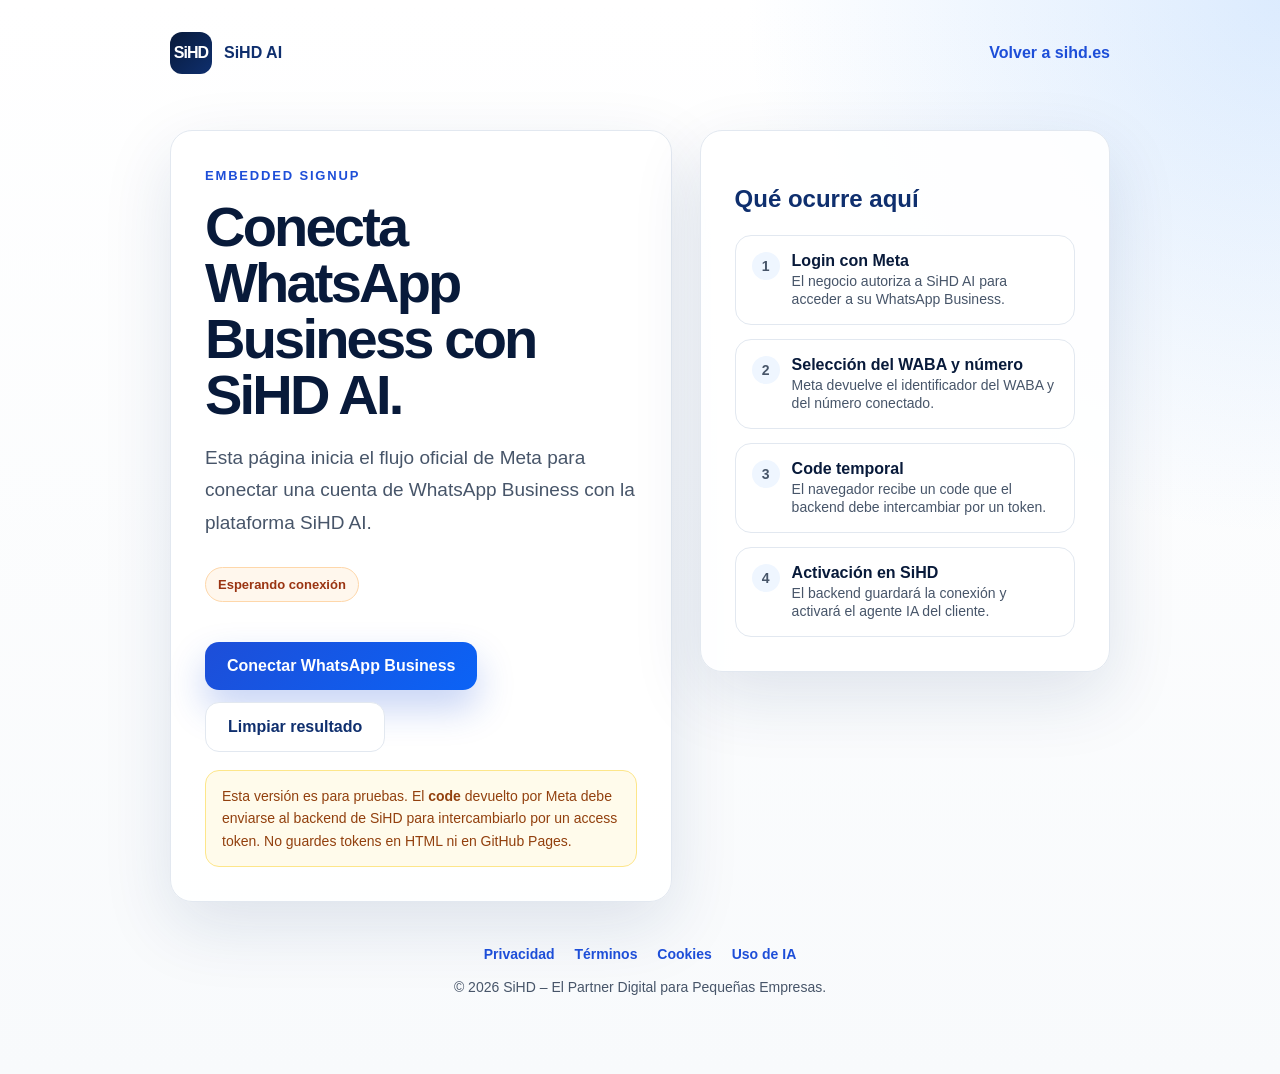
==== connect-whatsapp.html @ 35322044 "Facebook Embedded Signup  html" ====
<!DOCTYPE html>
<html lang="es">
<head>
  <meta charset="UTF-8" />
  <meta name="viewport" content="width=device-width, initial-scale=1.0" />
  <title>Conectar WhatsApp Business | SiHD</title>
  <meta name="description" content="Conecta tu cuenta de WhatsApp Business con SiHD AI." />
  <style>
    :root{--primary:#1d4ed8;--primary-dark:#0f2f6e;--primary-deep:#081a3a;--primary-light:#60a5fa;--bg:#f8fafc;--surface:#fff;--text:#0f172a;--text-soft:#475569;--border:#e2e8f0;--success:#16a34a;--error:#dc2626;--radius:22px}*{box-sizing:border-box}body{margin:0;font-family:Inter,Arial,sans-serif;color:var(--text);background:radial-gradient(circle at top right,rgba(96,165,250,.22),transparent 32%),linear-gradient(180deg,#fff 0%,var(--bg) 100%);min-height:100vh}.container{max-width:980px;margin:0 auto;padding:32px 20px 60px}.topbar{display:flex;align-items:center;justify-content:space-between;gap:18px;margin-bottom:56px}.brand{display:flex;align-items:center;gap:12px;font-weight:900;color:var(--primary-dark);text-decoration:none}.brand-mark{width:42px;height:42px;border-radius:12px;background:linear-gradient(135deg,var(--primary-deep),var(--primary-dark));color:white;display:flex;align-items:center;justify-content:center;font-weight:900;letter-spacing:-.06em}.home-link{color:var(--primary);font-weight:800;text-decoration:none}.hero{display:grid;grid-template-columns:1.1fr .9fr;gap:28px;align-items:start}.card{background:rgba(255,255,255,.92);border:1px solid var(--border);border-radius:var(--radius);box-shadow:0 24px 70px rgba(15,47,110,.12);padding:34px}.eyebrow{margin:0 0 12px;font-size:13px;font-weight:900;color:var(--primary);text-transform:uppercase;letter-spacing:.14em}h1{margin:0 0 18px;color:var(--primary-deep);font-size:clamp(36px,5vw,56px);line-height:1;letter-spacing:-.05em}h2{color:var(--primary-dark)}p{color:var(--text-soft);line-height:1.7}.lead{font-size:19px;margin-bottom:28px}.btn{appearance:none;border:0;border-radius:14px;background:linear-gradient(135deg,var(--primary),#0b63f6);color:white;font-weight:900;padding:15px 22px;cursor:pointer;box-shadow:0 18px 36px rgba(29,78,216,.25);transition:.22s ease;font-size:16px}.btn:hover{transform:translateY(-2px);box-shadow:0 24px 48px rgba(29,78,216,.32)}.secondary{background:white;color:var(--primary-dark);border:1px solid var(--border);box-shadow:none}.actions{display:flex;flex-wrap:wrap;gap:12px;margin-top:22px}.steps{display:grid;gap:14px;margin-top:22px}.step{display:flex;gap:12px;align-items:flex-start;padding:16px;border:1px solid var(--border);border-radius:16px;background:#fff}.step-number{width:28px;height:28px;border-radius:999px;background:#eff6ff;color:var(--primary);display:flex;align-items:center;justify-content:center;font-weight:900;flex:0 0 auto}.step strong{display:block;color:var(--primary-deep);margin-bottom:2px}.step span{color:var(--text-soft);font-size:14px}.status{display:inline-flex;align-items:center;gap:8px;padding:9px 12px;border-radius:999px;background:#fff7ed;color:#9a3412;font-weight:800;font-size:13px;margin-bottom:18px;border:1px solid #fed7aa}.status.ok{background:#ecfdf5;color:#166534;border-color:#bbf7d0}.status.error{background:#fef2f2;color:#991b1b;border-color:#fecaca}.result{margin-top:20px;display:none}.result.visible{display:block}pre{white-space:pre-wrap;word-break:break-word;background:#06152f;color:#dbeafe;padding:18px;border-radius:16px;overflow:auto;font-size:13px;line-height:1.55}.small{font-size:13px;color:#64748b}.warning{background:#fffbeb;border:1px solid #fde68a;color:#92400e;padding:14px 16px;border-radius:14px;margin-top:18px;font-size:14px;line-height:1.6}footer{margin-top:44px;text-align:center;color:#64748b;font-size:14px}footer a{color:var(--primary);font-weight:800;text-decoration:none;margin:0 8px}@media(max-width:850px){.hero{grid-template-columns:1fr}.topbar{margin-bottom:30px}.card{padding:24px}}
  </style>
</head>
<body>
  <div id="fb-root"></div>
  <div class="container">
    <header class="topbar">
      <a class="brand" href="/"><span class="brand-mark">SiHD</span><span>SiHD AI</span></a>
      <a class="home-link" href="/">Volver a sihd.es</a>
    </header>
    <main class="hero">
      <section class="card">
        <p class="eyebrow">Embedded Signup</p>
        <h1>Conecta WhatsApp Business con SiHD AI.</h1>
        <p class="lead">Esta página inicia el flujo oficial de Meta para conectar una cuenta de WhatsApp Business con la plataforma SiHD AI.</p>
        <div id="status" class="status">Esperando conexión</div>
        <div class="actions">
          <button class="btn" onclick="launchWhatsAppSignup()">Conectar WhatsApp Business</button>
          <button class="btn secondary" onclick="clearResult()">Limpiar resultado</button>
        </div>
        <div class="warning">Esta versión es para pruebas. El <strong>code</strong> devuelto por Meta debe enviarse al backend de SiHD para intercambiarlo por un access token. No guardes tokens en HTML ni en GitHub Pages.</div>
        <div id="result" class="result">
          <h2>Resultado del flujo</h2>
          <p class="small">Datos recibidos desde Meta. Cuando el backend esté listo, estos datos se enviarán por API.</p>
          <pre id="resultJson">{}</pre>
        </div>
      </section>
      <aside class="card">
        <h2>Qué ocurre aquí</h2>
        <div class="steps">
          <div class="step"><span class="step-number">1</span><div><strong>Login con Meta</strong><span>El negocio autoriza a SiHD AI para acceder a su WhatsApp Business.</span></div></div>
          <div class="step"><span class="step-number">2</span><div><strong>Selección del WABA y número</strong><span>Meta devuelve el identificador del WABA y del número conectado.</span></div></div>
          <div class="step"><span class="step-number">3</span><div><strong>Code temporal</strong><span>El navegador recibe un code que el backend debe intercambiar por un token.</span></div></div>
          <div class="step"><span class="step-number">4</span><div><strong>Activación en SiHD</strong><span>El backend guardará la conexión y activará el agente IA del cliente.</span></div></div>
        </div>
      </aside>
    </main>
    <footer>
      <a href="/legal/privacy-policy.html">Privacidad</a>
      <a href="/legal/terms.html">Términos</a>
      <a href="/legal/cookies.html">Cookies</a>
      <a href="/legal/ai-policy.html">Uso de IA</a>
      <p>© 2026 SiHD – El Partner Digital para Pequeñas Empresas.</p>
    </footer>
  </div>
  <script>
    const SIHD_META_APP_ID = "1518045219224457";
    const SIHD_EMBEDDED_SIGNUP_CONFIG_ID = "1489878055735446";
    const SIHD_BACKEND_CALLBACK_URL = ""; // Ejemplo: "https://api.sihd.es/api/v1/whatsapp/embedded-signup/callback"
    window.fbAsyncInit = function() { FB.init({ appId: SIHD_META_APP_ID, autoLogAppEvents: true, xfbml: true, version: "v25.0" }); };
    (function(d, s, id) { var js, fjs = d.getElementsByTagName(s)[0]; if (d.getElementById(id)) return; js = d.createElement(s); js.id = id; js.async = true; js.defer = true; js.crossOrigin = "anonymous"; js.src = "https://connect.facebook.net/en_US/sdk.js"; fjs.parentNode.insertBefore(js, fjs); }(document, "script", "facebook-jssdk"));
    let embeddedSignupSessionInfo = null;
    window.addEventListener("message", (event) => { if (event.origin !== "https://www.facebook.com" && event.origin !== "https://web.facebook.com") return; try { const data = JSON.parse(event.data); if (data.type === "WA_EMBEDDED_SIGNUP") { embeddedSignupSessionInfo = data; showResult({ event: "WA_EMBEDDED_SIGNUP", sessionInfo: data }); } } catch (error) {} });
    function fbLoginCallback(response) { const payload = { event: "FB_LOGIN_CALLBACK", authResponse: response && response.authResponse ? { code: response.authResponse.code, userID: response.authResponse.userID, expiresIn: response.authResponse.expiresIn } : null, status: response ? response.status : null, sessionInfo: embeddedSignupSessionInfo }; showResult(payload); if (response && response.authResponse && response.authResponse.code) { setStatus("Conexión completada. Code recibido.", "ok"); if (SIHD_BACKEND_CALLBACK_URL) sendToBackend(payload); } else { setStatus("El flujo terminó sin devolver code.", "error"); } }
    function launchWhatsAppSignup() { setStatus("Abriendo Embedded Signup...", ""); FB.login(fbLoginCallback, { config_id: SIHD_EMBEDDED_SIGNUP_CONFIG_ID, response_type: "code", override_default_response_type: true, extras: { version: "v4", setup: { business: { id: null, name: null, email: null, phone: { code: "34", number: null }, website: "https://sihd.es" } } } }); }
    async function sendToBackend(payload) { try { const response = await fetch(SIHD_BACKEND_CALLBACK_URL, { method: "POST", headers: { "Content-Type": "application/json" }, body: JSON.stringify(payload) }); const backendResult = await response.json().catch(() => null); showResult({ sentToBackend: true, backendStatus: response.status, backendResult, originalPayload: payload }); setStatus(response.ok ? "Conexión enviada al backend correctamente." : "El backend respondió con error.", response.ok ? "ok" : "error"); } catch (error) { showResult({ sentToBackend: false, error: error.message, originalPayload: payload }); setStatus("No se pudo enviar al backend.", "error"); } }
    function showResult(data) { document.getElementById("result").classList.add("visible"); document.getElementById("resultJson").textContent = JSON.stringify(data, null, 2); console.log("SiHD Embedded Signup result:", data); }
    function clearResult() { embeddedSignupSessionInfo = null; document.getElementById("result").classList.remove("visible"); document.getElementById("resultJson").textContent = "{}"; setStatus("Esperando conexión", ""); }
    function setStatus(message, type) { const status = document.getElementById("status"); status.textContent = message; status.className = "status"; if (type === "ok") status.classList.add("ok"); if (type === "error") status.classList.add("error"); }
  </script>
</body>
</html>
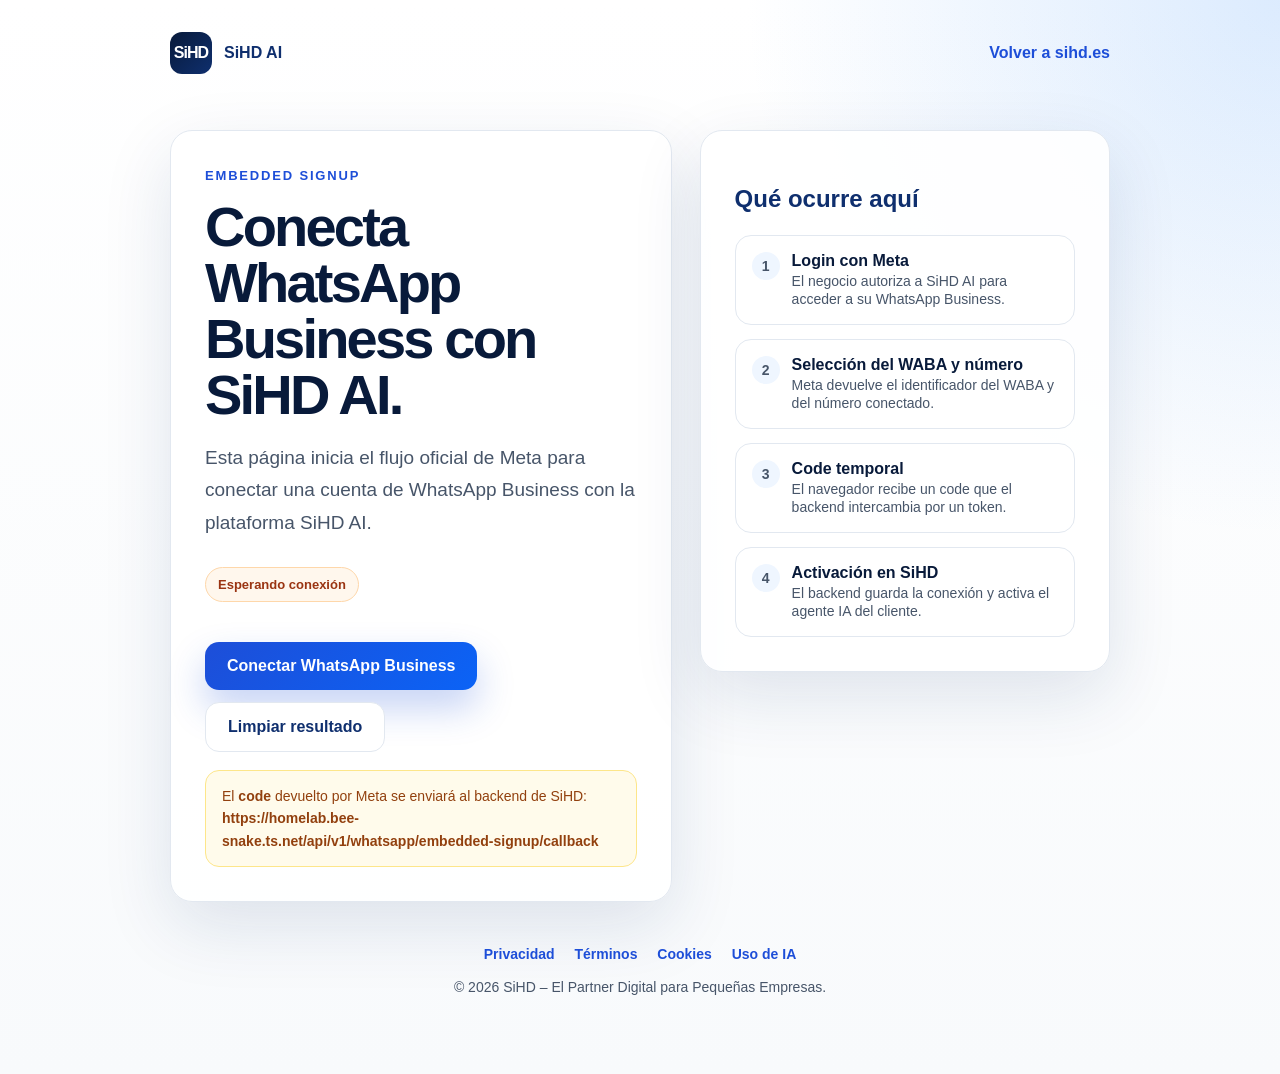
==== commit fdc4c5a6: "v4 connect whatsapp connecting to backend" ====
--- a/connect-whatsapp.html
+++ b/connect-whatsapp.html
@@ -6,43 +6,168 @@
   <title>Conectar WhatsApp Business | SiHD</title>
   <meta name="description" content="Conecta tu cuenta de WhatsApp Business con SiHD AI." />
   <style>
-    :root{--primary:#1d4ed8;--primary-dark:#0f2f6e;--primary-deep:#081a3a;--primary-light:#60a5fa;--bg:#f8fafc;--surface:#fff;--text:#0f172a;--text-soft:#475569;--border:#e2e8f0;--success:#16a34a;--error:#dc2626;--radius:22px}*{box-sizing:border-box}body{margin:0;font-family:Inter,Arial,sans-serif;color:var(--text);background:radial-gradient(circle at top right,rgba(96,165,250,.22),transparent 32%),linear-gradient(180deg,#fff 0%,var(--bg) 100%);min-height:100vh}.container{max-width:980px;margin:0 auto;padding:32px 20px 60px}.topbar{display:flex;align-items:center;justify-content:space-between;gap:18px;margin-bottom:56px}.brand{display:flex;align-items:center;gap:12px;font-weight:900;color:var(--primary-dark);text-decoration:none}.brand-mark{width:42px;height:42px;border-radius:12px;background:linear-gradient(135deg,var(--primary-deep),var(--primary-dark));color:white;display:flex;align-items:center;justify-content:center;font-weight:900;letter-spacing:-.06em}.home-link{color:var(--primary);font-weight:800;text-decoration:none}.hero{display:grid;grid-template-columns:1.1fr .9fr;gap:28px;align-items:start}.card{background:rgba(255,255,255,.92);border:1px solid var(--border);border-radius:var(--radius);box-shadow:0 24px 70px rgba(15,47,110,.12);padding:34px}.eyebrow{margin:0 0 12px;font-size:13px;font-weight:900;color:var(--primary);text-transform:uppercase;letter-spacing:.14em}h1{margin:0 0 18px;color:var(--primary-deep);font-size:clamp(36px,5vw,56px);line-height:1;letter-spacing:-.05em}h2{color:var(--primary-dark)}p{color:var(--text-soft);line-height:1.7}.lead{font-size:19px;margin-bottom:28px}.btn{appearance:none;border:0;border-radius:14px;background:linear-gradient(135deg,var(--primary),#0b63f6);color:white;font-weight:900;padding:15px 22px;cursor:pointer;box-shadow:0 18px 36px rgba(29,78,216,.25);transition:.22s ease;font-size:16px}.btn:hover{transform:translateY(-2px);box-shadow:0 24px 48px rgba(29,78,216,.32)}.secondary{background:white;color:var(--primary-dark);border:1px solid var(--border);box-shadow:none}.actions{display:flex;flex-wrap:wrap;gap:12px;margin-top:22px}.steps{display:grid;gap:14px;margin-top:22px}.step{display:flex;gap:12px;align-items:flex-start;padding:16px;border:1px solid var(--border);border-radius:16px;background:#fff}.step-number{width:28px;height:28px;border-radius:999px;background:#eff6ff;color:var(--primary);display:flex;align-items:center;justify-content:center;font-weight:900;flex:0 0 auto}.step strong{display:block;color:var(--primary-deep);margin-bottom:2px}.step span{color:var(--text-soft);font-size:14px}.status{display:inline-flex;align-items:center;gap:8px;padding:9px 12px;border-radius:999px;background:#fff7ed;color:#9a3412;font-weight:800;font-size:13px;margin-bottom:18px;border:1px solid #fed7aa}.status.ok{background:#ecfdf5;color:#166534;border-color:#bbf7d0}.status.error{background:#fef2f2;color:#991b1b;border-color:#fecaca}.result{margin-top:20px;display:none}.result.visible{display:block}pre{white-space:pre-wrap;word-break:break-word;background:#06152f;color:#dbeafe;padding:18px;border-radius:16px;overflow:auto;font-size:13px;line-height:1.55}.small{font-size:13px;color:#64748b}.warning{background:#fffbeb;border:1px solid #fde68a;color:#92400e;padding:14px 16px;border-radius:14px;margin-top:18px;font-size:14px;line-height:1.6}footer{margin-top:44px;text-align:center;color:#64748b;font-size:14px}footer a{color:var(--primary);font-weight:800;text-decoration:none;margin:0 8px}@media(max-width:850px){.hero{grid-template-columns:1fr}.topbar{margin-bottom:30px}.card{padding:24px}}
+    :root{
+      --primary:#1d4ed8;
+      --primary-dark:#0f2f6e;
+      --primary-deep:#081a3a;
+      --primary-light:#60a5fa;
+      --bg:#f8fafc;
+      --surface:#ffffff;
+      --text:#0f172a;
+      --text-soft:#475569;
+      --border:#e2e8f0;
+      --success:#16a34a;
+      --error:#dc2626;
+      --radius:22px;
+    }
+    *{box-sizing:border-box}
+    body{
+      margin:0;
+      font-family:Inter,Arial,sans-serif;
+      color:var(--text);
+      background:
+        radial-gradient(circle at top right, rgba(96,165,250,.22), transparent 32%),
+        linear-gradient(180deg,#fff 0%,var(--bg) 100%);
+      min-height:100vh;
+    }
+    .container{max-width:980px;margin:0 auto;padding:32px 20px 60px}
+    .topbar{display:flex;align-items:center;justify-content:space-between;gap:18px;margin-bottom:56px}
+    .brand{display:flex;align-items:center;gap:12px;font-weight:900;color:var(--primary-dark);text-decoration:none}
+    .brand-mark{
+      width:42px;height:42px;border-radius:12px;
+      background:linear-gradient(135deg,var(--primary-deep),var(--primary-dark));
+      color:white;display:flex;align-items:center;justify-content:center;
+      font-weight:900;letter-spacing:-.06em;
+    }
+    .home-link{color:var(--primary);font-weight:800;text-decoration:none}
+    .hero{display:grid;grid-template-columns:1.1fr .9fr;gap:28px;align-items:start}
+    .card{
+      background:rgba(255,255,255,.92);
+      border:1px solid var(--border);
+      border-radius:var(--radius);
+      box-shadow:0 24px 70px rgba(15,47,110,.12);
+      padding:34px;
+    }
+    .eyebrow{
+      margin:0 0 12px;font-size:13px;font-weight:900;
+      color:var(--primary);text-transform:uppercase;letter-spacing:.14em;
+    }
+    h1{margin:0 0 18px;color:var(--primary-deep);font-size:clamp(36px,5vw,56px);line-height:1;letter-spacing:-.05em}
+    h2{color:var(--primary-dark)}
+    p{color:var(--text-soft);line-height:1.7}
+    .lead{font-size:19px;margin-bottom:28px}
+    .btn{
+      appearance:none;border:0;border-radius:14px;
+      background:linear-gradient(135deg,var(--primary),#0b63f6);
+      color:white;font-weight:900;padding:15px 22px;
+      cursor:pointer;box-shadow:0 18px 36px rgba(29,78,216,.25);
+      transition:.22s ease;font-size:16px;
+    }
+    .btn:hover{transform:translateY(-2px);box-shadow:0 24px 48px rgba(29,78,216,.32)}
+    .btn:disabled{opacity:.6;cursor:not-allowed;transform:none}
+    .secondary{background:white;color:var(--primary-dark);border:1px solid var(--border);box-shadow:none}
+    .actions{display:flex;flex-wrap:wrap;gap:12px;margin-top:22px}
+    .steps{display:grid;gap:14px;margin-top:22px}
+    .step{display:flex;gap:12px;align-items:flex-start;padding:16px;border:1px solid var(--border);border-radius:16px;background:#fff}
+    .step-number{
+      width:28px;height:28px;border-radius:999px;background:#eff6ff;color:var(--primary);
+      display:flex;align-items:center;justify-content:center;font-weight:900;flex:0 0 auto;
+    }
+    .step strong{display:block;color:var(--primary-deep);margin-bottom:2px}
+    .step span{color:var(--text-soft);font-size:14px}
+    .status{
+      display:inline-flex;align-items:center;gap:8px;padding:9px 12px;border-radius:999px;
+      background:#fff7ed;color:#9a3412;font-weight:800;font-size:13px;margin-bottom:18px;border:1px solid #fed7aa;
+    }
+    .status.ok{background:#ecfdf5;color:#166534;border-color:#bbf7d0}
+    .status.error{background:#fef2f2;color:#991b1b;border-color:#fecaca}
+    .result{margin-top:20px;display:none}.result.visible{display:block}
+    pre{
+      white-space:pre-wrap;word-break:break-word;background:#06152f;color:#dbeafe;
+      padding:18px;border-radius:16px;overflow:auto;font-size:13px;line-height:1.55;
+    }
+    .small{font-size:13px;color:#64748b}
+    .warning{background:#fffbeb;border:1px solid #fde68a;color:#92400e;padding:14px 16px;border-radius:14px;margin-top:18px;font-size:14px;line-height:1.6}
+    footer{margin-top:44px;text-align:center;color:#64748b;font-size:14px}
+    footer a{color:var(--primary);font-weight:800;text-decoration:none;margin:0 8px}
+    @media(max-width:850px){.hero{grid-template-columns:1fr}.topbar{margin-bottom:30px}.card{padding:24px}}
   </style>
 </head>
 <body>
   <div id="fb-root"></div>
+
   <div class="container">
     <header class="topbar">
-      <a class="brand" href="/"><span class="brand-mark">SiHD</span><span>SiHD AI</span></a>
+      <a class="brand" href="/">
+        <span class="brand-mark">SiHD</span>
+        <span>SiHD AI</span>
+      </a>
       <a class="home-link" href="/">Volver a sihd.es</a>
     </header>
+
     <main class="hero">
       <section class="card">
         <p class="eyebrow">Embedded Signup</p>
         <h1>Conecta WhatsApp Business con SiHD AI.</h1>
-        <p class="lead">Esta página inicia el flujo oficial de Meta para conectar una cuenta de WhatsApp Business con la plataforma SiHD AI.</p>
+        <p class="lead">
+          Esta página inicia el flujo oficial de Meta para conectar una cuenta de WhatsApp Business con la plataforma SiHD AI.
+        </p>
+
         <div id="status" class="status">Esperando conexión</div>
+
         <div class="actions">
-          <button class="btn" onclick="launchWhatsAppSignup()">Conectar WhatsApp Business</button>
+          <button id="connectBtn" class="btn" onclick="launchWhatsAppSignup()">Conectar WhatsApp Business</button>
           <button class="btn secondary" onclick="clearResult()">Limpiar resultado</button>
         </div>
-        <div class="warning">Esta versión es para pruebas. El <strong>code</strong> devuelto por Meta debe enviarse al backend de SiHD para intercambiarlo por un access token. No guardes tokens en HTML ni en GitHub Pages.</div>
+
+        <div class="warning">
+          El <strong>code</strong> devuelto por Meta se enviará al backend de SiHD:
+          <br />
+          <strong>https://homelab.bee-snake.ts.net/api/v1/whatsapp/embedded-signup/callback</strong>
+        </div>
+
         <div id="result" class="result">
           <h2>Resultado del flujo</h2>
-          <p class="small">Datos recibidos desde Meta. Cuando el backend esté listo, estos datos se enviarán por API.</p>
+          <p class="small">Datos recibidos desde Meta y respuesta del backend.</p>
           <pre id="resultJson">{}</pre>
         </div>
       </section>
+
       <aside class="card">
         <h2>Qué ocurre aquí</h2>
         <div class="steps">
-          <div class="step"><span class="step-number">1</span><div><strong>Login con Meta</strong><span>El negocio autoriza a SiHD AI para acceder a su WhatsApp Business.</span></div></div>
-          <div class="step"><span class="step-number">2</span><div><strong>Selección del WABA y número</strong><span>Meta devuelve el identificador del WABA y del número conectado.</span></div></div>
-          <div class="step"><span class="step-number">3</span><div><strong>Code temporal</strong><span>El navegador recibe un code que el backend debe intercambiar por un token.</span></div></div>
-          <div class="step"><span class="step-number">4</span><div><strong>Activación en SiHD</strong><span>El backend guardará la conexión y activará el agente IA del cliente.</span></div></div>
+          <div class="step">
+            <span class="step-number">1</span>
+            <div>
+              <strong>Login con Meta</strong>
+              <span>El negocio autoriza a SiHD AI para acceder a su WhatsApp Business.</span>
+            </div>
+          </div>
+          <div class="step">
+            <span class="step-number">2</span>
+            <div>
+              <strong>Selección del WABA y número</strong>
+              <span>Meta devuelve el identificador del WABA y del número conectado.</span>
+            </div>
+          </div>
+          <div class="step">
+            <span class="step-number">3</span>
+            <div>
+              <strong>Code temporal</strong>
+              <span>El navegador recibe un code que el backend intercambia por un token.</span>
+            </div>
+          </div>
+          <div class="step">
+            <span class="step-number">4</span>
+            <div>
+              <strong>Activación en SiHD</strong>
+              <span>El backend guarda la conexión y activa el agente IA del cliente.</span>
+            </div>
+          </div>
         </div>
       </aside>
     </main>
+
     <footer>
       <a href="/legal/privacy-policy.html">Privacidad</a>
       <a href="/legal/terms.html">Términos</a>
@@ -51,20 +176,198 @@
       <p>© 2026 SiHD – El Partner Digital para Pequeñas Empresas.</p>
     </footer>
   </div>
+
   <script>
     const SIHD_META_APP_ID = "1518045219224457";
     const SIHD_EMBEDDED_SIGNUP_CONFIG_ID = "1489878055735446";
-    const SIHD_BACKEND_CALLBACK_URL = ""; // Ejemplo: "https://api.sihd.es/api/v1/whatsapp/embedded-signup/callback"
-    window.fbAsyncInit = function() { FB.init({ appId: SIHD_META_APP_ID, autoLogAppEvents: true, xfbml: true, version: "v25.0" }); };
-    (function(d, s, id) { var js, fjs = d.getElementsByTagName(s)[0]; if (d.getElementById(id)) return; js = d.createElement(s); js.id = id; js.async = true; js.defer = true; js.crossOrigin = "anonymous"; js.src = "https://connect.facebook.net/en_US/sdk.js"; fjs.parentNode.insertBefore(js, fjs); }(document, "script", "facebook-jssdk"));
+    const SIHD_BACKEND_CALLBACK_URL = "https://homelab.bee-snake.ts.net/api/v1/whatsapp/embedded-signup/callback";
+
+    window.fbAsyncInit = function() {
+      FB.init({
+        appId: SIHD_META_APP_ID,
+        autoLogAppEvents: true,
+        xfbml: true,
+        version: "v25.0"
+      });
+    };
+
+    (function(d, s, id) {
+      var js, fjs = d.getElementsByTagName(s)[0];
+      if (d.getElementById(id)) return;
+      js = d.createElement(s);
+      js.id = id;
+      js.async = true;
+      js.defer = true;
+      js.crossOrigin = "anonymous";
+      js.src = "https://connect.facebook.net/en_US/sdk.js";
+      fjs.parentNode.insertBefore(js, fjs);
+    }(document, "script", "facebook-jssdk"));
+
     let embeddedSignupSessionInfo = null;
-    window.addEventListener("message", (event) => { if (event.origin !== "https://www.facebook.com" && event.origin !== "https://web.facebook.com") return; try { const data = JSON.parse(event.data); if (data.type === "WA_EMBEDDED_SIGNUP") { embeddedSignupSessionInfo = data; showResult({ event: "WA_EMBEDDED_SIGNUP", sessionInfo: data }); } } catch (error) {} });
-    function fbLoginCallback(response) { const payload = { event: "FB_LOGIN_CALLBACK", authResponse: response && response.authResponse ? { code: response.authResponse.code, userID: response.authResponse.userID, expiresIn: response.authResponse.expiresIn } : null, status: response ? response.status : null, sessionInfo: embeddedSignupSessionInfo }; showResult(payload); if (response && response.authResponse && response.authResponse.code) { setStatus("Conexión completada. Code recibido.", "ok"); if (SIHD_BACKEND_CALLBACK_URL) sendToBackend(payload); } else { setStatus("El flujo terminó sin devolver code.", "error"); } }
-    function launchWhatsAppSignup() { setStatus("Abriendo Embedded Signup...", ""); FB.login(fbLoginCallback, { config_id: SIHD_EMBEDDED_SIGNUP_CONFIG_ID, response_type: "code", override_default_response_type: true, extras: { version: "v4", setup: { business: { id: null, name: null, email: null, phone: { code: "34", number: null }, website: "https://sihd.es" } } } }); }
-    async function sendToBackend(payload) { try { const response = await fetch(SIHD_BACKEND_CALLBACK_URL, { method: "POST", headers: { "Content-Type": "application/json" }, body: JSON.stringify(payload) }); const backendResult = await response.json().catch(() => null); showResult({ sentToBackend: true, backendStatus: response.status, backendResult, originalPayload: payload }); setStatus(response.ok ? "Conexión enviada al backend correctamente." : "El backend respondió con error.", response.ok ? "ok" : "error"); } catch (error) { showResult({ sentToBackend: false, error: error.message, originalPayload: payload }); setStatus("No se pudo enviar al backend.", "error"); } }
-    function showResult(data) { document.getElementById("result").classList.add("visible"); document.getElementById("resultJson").textContent = JSON.stringify(data, null, 2); console.log("SiHD Embedded Signup result:", data); }
-    function clearResult() { embeddedSignupSessionInfo = null; document.getElementById("result").classList.remove("visible"); document.getElementById("resultJson").textContent = "{}"; setStatus("Esperando conexión", ""); }
-    function setStatus(message, type) { const status = document.getElementById("status"); status.textContent = message; status.className = "status"; if (type === "ok") status.classList.add("ok"); if (type === "error") status.classList.add("error"); }
+
+    window.addEventListener("message", (event) => {
+      if (event.origin !== "https://www.facebook.com" && event.origin !== "https://web.facebook.com") {
+        return;
+      }
+
+      try {
+        const data = JSON.parse(event.data);
+
+        if (data.type === "WA_EMBEDDED_SIGNUP") {
+          embeddedSignupSessionInfo = data;
+
+          showResult({
+            stage: "WA_EMBEDDED_SIGNUP_MESSAGE_EVENT",
+            sessionInfo: data
+          });
+
+          if (data.event === "FINISH") {
+            setStatus("WhatsApp seleccionado. Esperando code de Meta...", "");
+          }
+
+          if (data.event === "CANCEL") {
+            setStatus("El usuario canceló el flujo.", "error");
+          }
+
+          if (data.event === "ERROR") {
+            setStatus("Meta devolvió un error en el flujo.", "error");
+          }
+        }
+      } catch (error) {
+        // Meta can send non-JSON postMessage events. Ignore safely.
+      }
+    });
+
+    async function fbLoginCallback(response) {
+      const payload = {
+        event: "FB_LOGIN_CALLBACK",
+        status: response ? response.status : null,
+        authResponse: response && response.authResponse ? {
+          code: response.authResponse.code || null,
+          userID: response.authResponse.userID || null,
+          expiresIn: response.authResponse.expiresIn || null
+        } : null,
+        sessionInfo: embeddedSignupSessionInfo,
+        receivedAt: new Date().toISOString(),
+        source: "sihd.es/connect-whatsapp.html"
+      };
+
+      showResult({
+        stage: "FB_LOGIN_CALLBACK_RECEIVED",
+        payload
+      });
+
+      if (!response || !response.authResponse || !response.authResponse.code) {
+        setStatus("El flujo terminó sin devolver code.", "error");
+        return;
+      }
+
+      setStatus("Code recibido. Enviando al backend...", "");
+      await sendToBackend(payload);
+    }
+
+    function launchWhatsAppSignup() {
+      if (!window.FB) {
+        setStatus("Facebook SDK aún no está cargado. Espera unos segundos.", "error");
+        return;
+      }
+
+      embeddedSignupSessionInfo = null;
+      setStatus("Abriendo Embedded Signup...", "");
+      document.getElementById("connectBtn").disabled = true;
+
+      FB.login(fbLoginCallback, {
+        config_id: SIHD_EMBEDDED_SIGNUP_CONFIG_ID,
+        response_type: "code",
+        override_default_response_type: true,
+        extras: {
+          version: "v4",
+          setup: {
+            business: {
+              id: null,
+              name: null,
+              email: null,
+              phone: {
+                code: "34",
+                number: null
+              },
+              website: "https://sihd.es"
+            }
+          }
+        }
+      });
+
+      setTimeout(() => {
+        document.getElementById("connectBtn").disabled = false;
+      }, 2500);
+    }
+
+    async function sendToBackend(payload) {
+      try {
+        const response = await fetch(SIHD_BACKEND_CALLBACK_URL, {
+          method: "POST",
+          mode: "cors",
+          credentials: "omit",
+          headers: {
+            "Content-Type": "application/json"
+          },
+          body: JSON.stringify(payload)
+        });
+
+        const responseText = await response.text();
+        let backendResult;
+        try {
+          backendResult = JSON.parse(responseText);
+        } catch {
+          backendResult = responseText;
+        }
+
+        showResult({
+          stage: "BACKEND_RESPONSE",
+          backendStatus: response.status,
+          backendOk: response.ok,
+          backendResult,
+          originalPayload: payload
+        });
+
+        if (response.ok) {
+          setStatus("Conexión enviada al backend correctamente.", "ok");
+        } else {
+          setStatus("El backend respondió con error.", "error");
+        }
+      } catch (error) {
+        showResult({
+          stage: "BACKEND_REQUEST_FAILED",
+          error: error.message,
+          originalPayload: payload
+        });
+        setStatus("No se pudo enviar al backend. Revisa CORS, HTTPS o disponibilidad del API.", "error");
+      }
+    }
+
+    function showResult(data) {
+      const result = document.getElementById("result");
+      const resultJson = document.getElementById("resultJson");
+      result.classList.add("visible");
+      resultJson.textContent = JSON.stringify(data, null, 2);
+      console.log("SiHD Embedded Signup:", data);
+    }
+
+    function clearResult() {
+      embeddedSignupSessionInfo = null;
+      document.getElementById("result").classList.remove("visible");
+      document.getElementById("resultJson").textContent = "{}";
+      document.getElementById("connectBtn").disabled = false;
+      setStatus("Esperando conexión", "");
+    }
+
+    function setStatus(message, type) {
+      const status = document.getElementById("status");
+      status.textContent = message;
+      status.className = "status";
+      if (type === "ok") status.classList.add("ok");
+      if (type === "error") status.classList.add("error");
+    }
   </script>
 </body>
 </html>
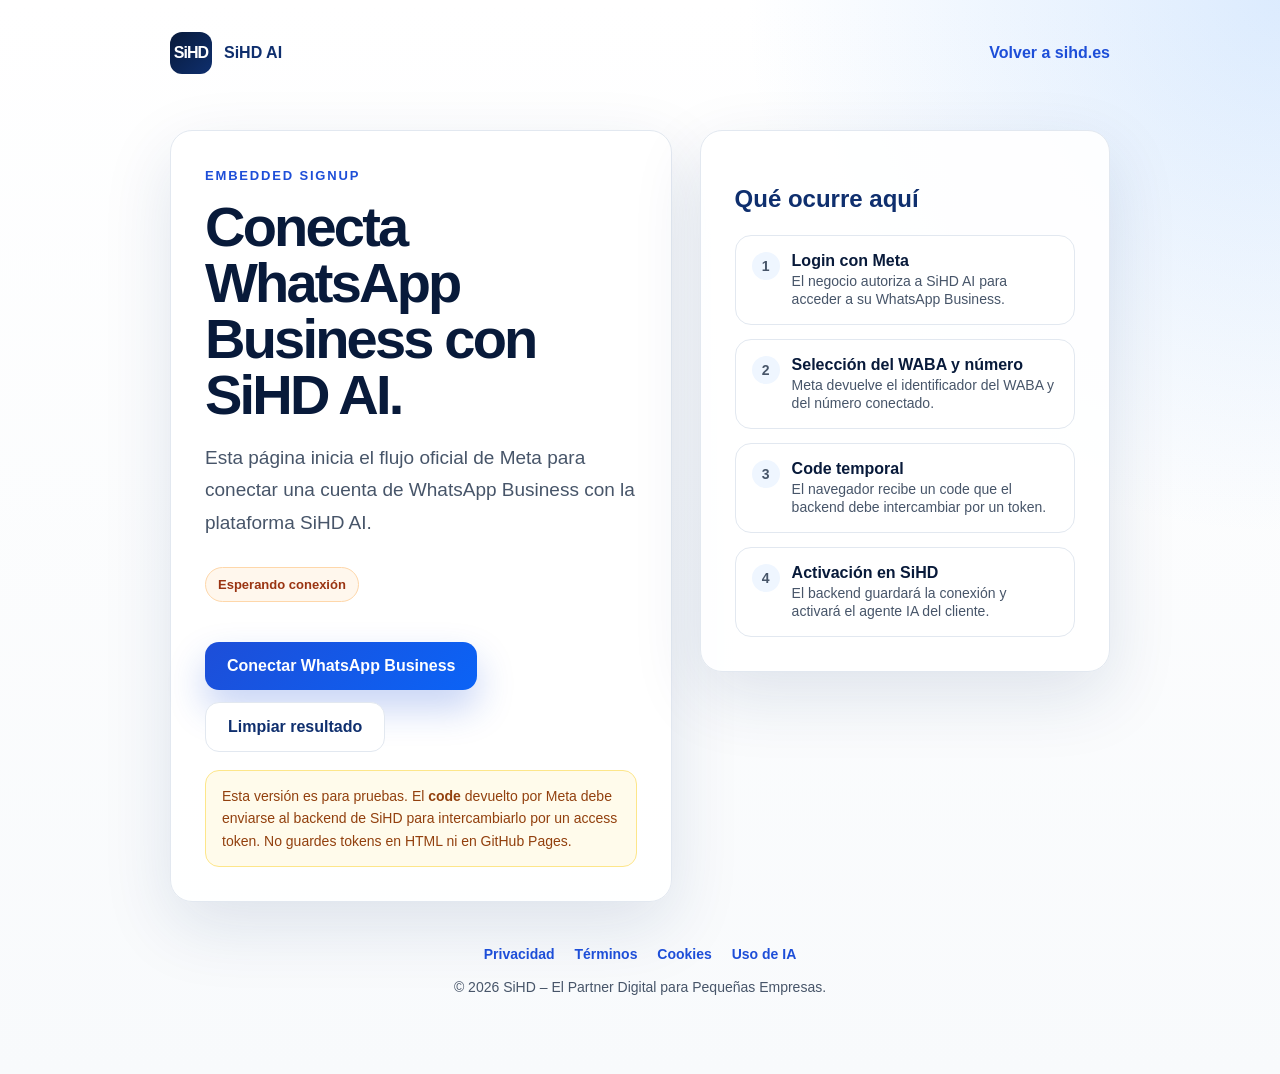
==== commit 129079a4: "v5 connect whatsapp connecting to backend fixed" ====
--- a/connect-whatsapp.html
+++ b/connect-whatsapp.html
@@ -6,168 +6,43 @@
   <title>Conectar WhatsApp Business | SiHD</title>
   <meta name="description" content="Conecta tu cuenta de WhatsApp Business con SiHD AI." />
   <style>
-    :root{
-      --primary:#1d4ed8;
-      --primary-dark:#0f2f6e;
-      --primary-deep:#081a3a;
-      --primary-light:#60a5fa;
-      --bg:#f8fafc;
-      --surface:#ffffff;
-      --text:#0f172a;
-      --text-soft:#475569;
-      --border:#e2e8f0;
-      --success:#16a34a;
-      --error:#dc2626;
-      --radius:22px;
-    }
-    *{box-sizing:border-box}
-    body{
-      margin:0;
-      font-family:Inter,Arial,sans-serif;
-      color:var(--text);
-      background:
-        radial-gradient(circle at top right, rgba(96,165,250,.22), transparent 32%),
-        linear-gradient(180deg,#fff 0%,var(--bg) 100%);
-      min-height:100vh;
-    }
-    .container{max-width:980px;margin:0 auto;padding:32px 20px 60px}
-    .topbar{display:flex;align-items:center;justify-content:space-between;gap:18px;margin-bottom:56px}
-    .brand{display:flex;align-items:center;gap:12px;font-weight:900;color:var(--primary-dark);text-decoration:none}
-    .brand-mark{
-      width:42px;height:42px;border-radius:12px;
-      background:linear-gradient(135deg,var(--primary-deep),var(--primary-dark));
-      color:white;display:flex;align-items:center;justify-content:center;
-      font-weight:900;letter-spacing:-.06em;
-    }
-    .home-link{color:var(--primary);font-weight:800;text-decoration:none}
-    .hero{display:grid;grid-template-columns:1.1fr .9fr;gap:28px;align-items:start}
-    .card{
-      background:rgba(255,255,255,.92);
-      border:1px solid var(--border);
-      border-radius:var(--radius);
-      box-shadow:0 24px 70px rgba(15,47,110,.12);
-      padding:34px;
-    }
-    .eyebrow{
-      margin:0 0 12px;font-size:13px;font-weight:900;
-      color:var(--primary);text-transform:uppercase;letter-spacing:.14em;
-    }
-    h1{margin:0 0 18px;color:var(--primary-deep);font-size:clamp(36px,5vw,56px);line-height:1;letter-spacing:-.05em}
-    h2{color:var(--primary-dark)}
-    p{color:var(--text-soft);line-height:1.7}
-    .lead{font-size:19px;margin-bottom:28px}
-    .btn{
-      appearance:none;border:0;border-radius:14px;
-      background:linear-gradient(135deg,var(--primary),#0b63f6);
-      color:white;font-weight:900;padding:15px 22px;
-      cursor:pointer;box-shadow:0 18px 36px rgba(29,78,216,.25);
-      transition:.22s ease;font-size:16px;
-    }
-    .btn:hover{transform:translateY(-2px);box-shadow:0 24px 48px rgba(29,78,216,.32)}
-    .btn:disabled{opacity:.6;cursor:not-allowed;transform:none}
-    .secondary{background:white;color:var(--primary-dark);border:1px solid var(--border);box-shadow:none}
-    .actions{display:flex;flex-wrap:wrap;gap:12px;margin-top:22px}
-    .steps{display:grid;gap:14px;margin-top:22px}
-    .step{display:flex;gap:12px;align-items:flex-start;padding:16px;border:1px solid var(--border);border-radius:16px;background:#fff}
-    .step-number{
-      width:28px;height:28px;border-radius:999px;background:#eff6ff;color:var(--primary);
-      display:flex;align-items:center;justify-content:center;font-weight:900;flex:0 0 auto;
-    }
-    .step strong{display:block;color:var(--primary-deep);margin-bottom:2px}
-    .step span{color:var(--text-soft);font-size:14px}
-    .status{
-      display:inline-flex;align-items:center;gap:8px;padding:9px 12px;border-radius:999px;
-      background:#fff7ed;color:#9a3412;font-weight:800;font-size:13px;margin-bottom:18px;border:1px solid #fed7aa;
-    }
-    .status.ok{background:#ecfdf5;color:#166534;border-color:#bbf7d0}
-    .status.error{background:#fef2f2;color:#991b1b;border-color:#fecaca}
-    .result{margin-top:20px;display:none}.result.visible{display:block}
-    pre{
-      white-space:pre-wrap;word-break:break-word;background:#06152f;color:#dbeafe;
-      padding:18px;border-radius:16px;overflow:auto;font-size:13px;line-height:1.55;
-    }
-    .small{font-size:13px;color:#64748b}
-    .warning{background:#fffbeb;border:1px solid #fde68a;color:#92400e;padding:14px 16px;border-radius:14px;margin-top:18px;font-size:14px;line-height:1.6}
-    footer{margin-top:44px;text-align:center;color:#64748b;font-size:14px}
-    footer a{color:var(--primary);font-weight:800;text-decoration:none;margin:0 8px}
-    @media(max-width:850px){.hero{grid-template-columns:1fr}.topbar{margin-bottom:30px}.card{padding:24px}}
+    :root{--primary:#1d4ed8;--primary-dark:#0f2f6e;--primary-deep:#081a3a;--primary-light:#60a5fa;--bg:#f8fafc;--surface:#fff;--text:#0f172a;--text-soft:#475569;--border:#e2e8f0;--success:#16a34a;--error:#dc2626;--radius:22px}*{box-sizing:border-box}body{margin:0;font-family:Inter,Arial,sans-serif;color:var(--text);background:radial-gradient(circle at top right,rgba(96,165,250,.22),transparent 32%),linear-gradient(180deg,#fff 0%,var(--bg) 100%);min-height:100vh}.container{max-width:980px;margin:0 auto;padding:32px 20px 60px}.topbar{display:flex;align-items:center;justify-content:space-between;gap:18px;margin-bottom:56px}.brand{display:flex;align-items:center;gap:12px;font-weight:900;color:var(--primary-dark);text-decoration:none}.brand-mark{width:42px;height:42px;border-radius:12px;background:linear-gradient(135deg,var(--primary-deep),var(--primary-dark));color:white;display:flex;align-items:center;justify-content:center;font-weight:900;letter-spacing:-.06em}.home-link{color:var(--primary);font-weight:800;text-decoration:none}.hero{display:grid;grid-template-columns:1.1fr .9fr;gap:28px;align-items:start}.card{background:rgba(255,255,255,.92);border:1px solid var(--border);border-radius:var(--radius);box-shadow:0 24px 70px rgba(15,47,110,.12);padding:34px}.eyebrow{margin:0 0 12px;font-size:13px;font-weight:900;color:var(--primary);text-transform:uppercase;letter-spacing:.14em}h1{margin:0 0 18px;color:var(--primary-deep);font-size:clamp(36px,5vw,56px);line-height:1;letter-spacing:-.05em}h2{color:var(--primary-dark)}p{color:var(--text-soft);line-height:1.7}.lead{font-size:19px;margin-bottom:28px}.btn{appearance:none;border:0;border-radius:14px;background:linear-gradient(135deg,var(--primary),#0b63f6);color:white;font-weight:900;padding:15px 22px;cursor:pointer;box-shadow:0 18px 36px rgba(29,78,216,.25);transition:.22s ease;font-size:16px}.btn:hover{transform:translateY(-2px);box-shadow:0 24px 48px rgba(29,78,216,.32)}.secondary{background:white;color:var(--primary-dark);border:1px solid var(--border);box-shadow:none}.actions{display:flex;flex-wrap:wrap;gap:12px;margin-top:22px}.steps{display:grid;gap:14px;margin-top:22px}.step{display:flex;gap:12px;align-items:flex-start;padding:16px;border:1px solid var(--border);border-radius:16px;background:#fff}.step-number{width:28px;height:28px;border-radius:999px;background:#eff6ff;color:var(--primary);display:flex;align-items:center;justify-content:center;font-weight:900;flex:0 0 auto}.step strong{display:block;color:var(--primary-deep);margin-bottom:2px}.step span{color:var(--text-soft);font-size:14px}.status{display:inline-flex;align-items:center;gap:8px;padding:9px 12px;border-radius:999px;background:#fff7ed;color:#9a3412;font-weight:800;font-size:13px;margin-bottom:18px;border:1px solid #fed7aa}.status.ok{background:#ecfdf5;color:#166534;border-color:#bbf7d0}.status.error{background:#fef2f2;color:#991b1b;border-color:#fecaca}.result{margin-top:20px;display:none}.result.visible{display:block}pre{white-space:pre-wrap;word-break:break-word;background:#06152f;color:#dbeafe;padding:18px;border-radius:16px;overflow:auto;font-size:13px;line-height:1.55}.small{font-size:13px;color:#64748b}.warning{background:#fffbeb;border:1px solid #fde68a;color:#92400e;padding:14px 16px;border-radius:14px;margin-top:18px;font-size:14px;line-height:1.6}footer{margin-top:44px;text-align:center;color:#64748b;font-size:14px}footer a{color:var(--primary);font-weight:800;text-decoration:none;margin:0 8px}@media(max-width:850px){.hero{grid-template-columns:1fr}.topbar{margin-bottom:30px}.card{padding:24px}}
   </style>
 </head>
 <body>
   <div id="fb-root"></div>
-
   <div class="container">
     <header class="topbar">
-      <a class="brand" href="/">
-        <span class="brand-mark">SiHD</span>
-        <span>SiHD AI</span>
-      </a>
+      <a class="brand" href="/"><span class="brand-mark">SiHD</span><span>SiHD AI</span></a>
       <a class="home-link" href="/">Volver a sihd.es</a>
     </header>
-
     <main class="hero">
       <section class="card">
         <p class="eyebrow">Embedded Signup</p>
         <h1>Conecta WhatsApp Business con SiHD AI.</h1>
-        <p class="lead">
-          Esta página inicia el flujo oficial de Meta para conectar una cuenta de WhatsApp Business con la plataforma SiHD AI.
-        </p>
-
+        <p class="lead">Esta página inicia el flujo oficial de Meta para conectar una cuenta de WhatsApp Business con la plataforma SiHD AI.</p>
         <div id="status" class="status">Esperando conexión</div>
-
         <div class="actions">
-          <button id="connectBtn" class="btn" onclick="launchWhatsAppSignup()">Conectar WhatsApp Business</button>
+          <button class="btn" onclick="launchWhatsAppSignup()">Conectar WhatsApp Business</button>
           <button class="btn secondary" onclick="clearResult()">Limpiar resultado</button>
         </div>
-
-        <div class="warning">
-          El <strong>code</strong> devuelto por Meta se enviará al backend de SiHD:
-          <br />
-          <strong>https://homelab.bee-snake.ts.net/api/v1/whatsapp/embedded-signup/callback</strong>
-        </div>
-
+        <div class="warning">Esta versión es para pruebas. El <strong>code</strong> devuelto por Meta debe enviarse al backend de SiHD para intercambiarlo por un access token. No guardes tokens en HTML ni en GitHub Pages.</div>
         <div id="result" class="result">
           <h2>Resultado del flujo</h2>
-          <p class="small">Datos recibidos desde Meta y respuesta del backend.</p>
+          <p class="small">Datos recibidos desde Meta. Cuando el backend esté listo, estos datos se enviarán por API.</p>
           <pre id="resultJson">{}</pre>
         </div>
       </section>
-
       <aside class="card">
         <h2>Qué ocurre aquí</h2>
         <div class="steps">
-          <div class="step">
-            <span class="step-number">1</span>
-            <div>
-              <strong>Login con Meta</strong>
-              <span>El negocio autoriza a SiHD AI para acceder a su WhatsApp Business.</span>
-            </div>
-          </div>
-          <div class="step">
-            <span class="step-number">2</span>
-            <div>
-              <strong>Selección del WABA y número</strong>
-              <span>Meta devuelve el identificador del WABA y del número conectado.</span>
-            </div>
-          </div>
-          <div class="step">
-            <span class="step-number">3</span>
-            <div>
-              <strong>Code temporal</strong>
-              <span>El navegador recibe un code que el backend intercambia por un token.</span>
-            </div>
-          </div>
-          <div class="step">
-            <span class="step-number">4</span>
-            <div>
-              <strong>Activación en SiHD</strong>
-              <span>El backend guarda la conexión y activa el agente IA del cliente.</span>
-            </div>
-          </div>
+          <div class="step"><span class="step-number">1</span><div><strong>Login con Meta</strong><span>El negocio autoriza a SiHD AI para acceder a su WhatsApp Business.</span></div></div>
+          <div class="step"><span class="step-number">2</span><div><strong>Selección del WABA y número</strong><span>Meta devuelve el identificador del WABA y del número conectado.</span></div></div>
+          <div class="step"><span class="step-number">3</span><div><strong>Code temporal</strong><span>El navegador recibe un code que el backend debe intercambiar por un token.</span></div></div>
+          <div class="step"><span class="step-number">4</span><div><strong>Activación en SiHD</strong><span>El backend guardará la conexión y activará el agente IA del cliente.</span></div></div>
         </div>
       </aside>
     </main>
-
     <footer>
       <a href="/legal/privacy-policy.html">Privacidad</a>
       <a href="/legal/terms.html">Términos</a>
@@ -176,198 +51,72 @@
       <p>© 2026 SiHD – El Partner Digital para Pequeñas Empresas.</p>
     </footer>
   </div>
-
   <script>
     const SIHD_META_APP_ID = "1518045219224457";
     const SIHD_EMBEDDED_SIGNUP_CONFIG_ID = "1489878055735446";
     const SIHD_BACKEND_CALLBACK_URL = "https://homelab.bee-snake.ts.net/api/v1/whatsapp/embedded-signup/callback";
+    window.fbAsyncInit = function() { FB.init({ appId: SIHD_META_APP_ID, autoLogAppEvents: true, xfbml: true, version: "v25.0" }); };
+    (function(d, s, id) { var js, fjs = d.getElementsByTagName(s)[0]; if (d.getElementById(id)) return; js = d.createElement(s); js.id = id; js.async = true; js.defer = true; js.crossOrigin = "anonymous"; js.src = "https://connect.facebook.net/en_US/sdk.js"; fjs.parentNode.insertBefore(js, fjs); }(document, "script", "facebook-jssdk"));
+    let embeddedSignupSessionInfo = null;
+    window.addEventListener("message", (event) => { if (event.origin !== "https://www.facebook.com" && event.origin !== "https://web.facebook.com") return; try { const data = JSON.parse(event.data); if (data.type === "WA_EMBEDDED_SIGNUP") { embeddedSignupSessionInfo = data; showResult({ event: "WA_EMBEDDED_SIGNUP", sessionInfo: data }); } } catch (error) {} });
+    function fbLoginCallback(response) { const payload = { event: "FB_LOGIN_CALLBACK", authResponse: response && response.authResponse ? { code: response.authResponse.code, userID: response.authResponse.userID, expiresIn: response.authResponse.expiresIn } : null, status: response ? response.status : null, sessionInfo: embeddedSignupSessionInfo }; showResult(payload); if (response && response.authResponse && response.authResponse.code) { setStatus("Conexión completada. Code recibido.", "ok"); if (SIHD_BACKEND_CALLBACK_URL) sendToBackend(payload); } else { setStatus("El flujo terminó sin devolver code.", "error"); } }
+    function launchWhatsAppSignup() { setStatus("Abriendo Embedded Signup...", ""); FB.login(fbLoginCallback, { config_id: SIHD_EMBEDDED_SIGNUP_CONFIG_ID, response_type: "code", override_default_response_type: true, extras: { version: "v4", setup: { business: { id: null, name: null, email: null, phone: { code: "34", number: null }, website: "https://sihd.es" } } } }); }
+    //async function sendToBackend(payload) { try { const response = await fetch(SIHD_BACKEND_CALLBACK_URL, { method: "POST", headers: { "Content-Type": "application/json" }, body: JSON.stringify(payload) }); const backendResult = await response.json().catch(() => null); showResult({ sentToBackend: true, backendStatus: response.status, backendResult, originalPayload: payload }); setStatus(response.ok ? "Conexión enviada al backend correctamente." : "El backend respondió con error.", response.ok ? "ok" : "error"); } catch (error) { showResult({ sentToBackend: false, error: error.message, originalPayload: payload }); setStatus("No se pudo enviar al backend.", "error"); } }
+    async function sendToBackend(payload) {
+  try {
+    console.log("Sending payload to backend:", payload);
 
-    window.fbAsyncInit = function() {
-      FB.init({
-        appId: SIHD_META_APP_ID,
-        autoLogAppEvents: true,
-        xfbml: true,
-        version: "v25.0"
-      });
-    };
-
-    (function(d, s, id) {
-      var js, fjs = d.getElementsByTagName(s)[0];
-      if (d.getElementById(id)) return;
-      js = d.createElement(s);
-      js.id = id;
-      js.async = true;
-      js.defer = true;
-      js.crossOrigin = "anonymous";
-      js.src = "https://connect.facebook.net/en_US/sdk.js";
-      fjs.parentNode.insertBefore(js, fjs);
-    }(document, "script", "facebook-jssdk"));
-
-    let embeddedSignupSessionInfo = null;
-
-    window.addEventListener("message", (event) => {
-      if (event.origin !== "https://www.facebook.com" && event.origin !== "https://web.facebook.com") {
-        return;
-      }
-
-      try {
-        const data = JSON.parse(event.data);
-
-        if (data.type === "WA_EMBEDDED_SIGNUP") {
-          embeddedSignupSessionInfo = data;
-
-          showResult({
-            stage: "WA_EMBEDDED_SIGNUP_MESSAGE_EVENT",
-            sessionInfo: data
-          });
-
-          if (data.event === "FINISH") {
-            setStatus("WhatsApp seleccionado. Esperando code de Meta...", "");
-          }
-
-          if (data.event === "CANCEL") {
-            setStatus("El usuario canceló el flujo.", "error");
-          }
-
-          if (data.event === "ERROR") {
-            setStatus("Meta devolvió un error en el flujo.", "error");
-          }
-        }
-      } catch (error) {
-        // Meta can send non-JSON postMessage events. Ignore safely.
-      }
+    const response = await fetch(SIHD_BACKEND_CALLBACK_URL, {
+      method: "POST",
+      mode: "cors",
+      credentials: "omit",
+      headers: {
+        "Content-Type": "application/json"
+      },
+      body: JSON.stringify(payload)
     });
 
-    async function fbLoginCallback(response) {
-      const payload = {
-        event: "FB_LOGIN_CALLBACK",
-        status: response ? response.status : null,
-        authResponse: response && response.authResponse ? {
-          code: response.authResponse.code || null,
-          userID: response.authResponse.userID || null,
-          expiresIn: response.authResponse.expiresIn || null
-        } : null,
-        sessionInfo: embeddedSignupSessionInfo,
-        receivedAt: new Date().toISOString(),
-        source: "sihd.es/connect-whatsapp.html"
-      };
+    const text = await response.text();
 
-      showResult({
-        stage: "FB_LOGIN_CALLBACK_RECEIVED",
-        payload
-      });
+    let backendResult;
 
-      if (!response || !response.authResponse || !response.authResponse.code) {
-        setStatus("El flujo terminó sin devolver code.", "error");
-        return;
-      }
-
-      setStatus("Code recibido. Enviando al backend...", "");
-      await sendToBackend(payload);
+    try {
+      backendResult = JSON.parse(text);
+    } catch {
+      backendResult = text;
     }
 
-    function launchWhatsAppSignup() {
-      if (!window.FB) {
-        setStatus("Facebook SDK aún no está cargado. Espera unos segundos.", "error");
-        return;
-      }
+    console.log("Backend response:", backendResult);
 
-      embeddedSignupSessionInfo = null;
-      setStatus("Abriendo Embedded Signup...", "");
-      document.getElementById("connectBtn").disabled = true;
+    showResult({
+      sentToBackend: true,
+      backendStatus: response.status,
+      backendResult,
+      originalPayload: payload
+    });
 
-      FB.login(fbLoginCallback, {
-        config_id: SIHD_EMBEDDED_SIGNUP_CONFIG_ID,
-        response_type: "code",
-        override_default_response_type: true,
-        extras: {
-          version: "v4",
-          setup: {
-            business: {
-              id: null,
-              name: null,
-              email: null,
-              phone: {
-                code: "34",
-                number: null
-              },
-              website: "https://sihd.es"
-            }
-          }
-        }
-      });
-
-      setTimeout(() => {
-        document.getElementById("connectBtn").disabled = false;
-      }, 2500);
+    if (response.ok) {
+      setStatus("Conexión enviada al backend correctamente.", "ok");
+    } else {
+      setStatus("El backend respondió con error.", "error");
     }
 
-    async function sendToBackend(payload) {
-      try {
-        const response = await fetch(SIHD_BACKEND_CALLBACK_URL, {
-          method: "POST",
-          mode: "cors",
-          credentials: "omit",
-          headers: {
-            "Content-Type": "application/json"
-          },
-          body: JSON.stringify(payload)
-        });
+  } catch (error) {
 
-        const responseText = await response.text();
-        let backendResult;
-        try {
-          backendResult = JSON.parse(responseText);
-        } catch {
-          backendResult = responseText;
-        }
+    console.error(error);
 
-        showResult({
-          stage: "BACKEND_RESPONSE",
-          backendStatus: response.status,
-          backendOk: response.ok,
-          backendResult,
-          originalPayload: payload
-        });
+    showResult({
+      sentToBackend: false,
+      error: error.message,
+      originalPayload: payload
+    });
 
-        if (response.ok) {
-          setStatus("Conexión enviada al backend correctamente.", "ok");
-        } else {
-          setStatus("El backend respondió con error.", "error");
-        }
-      } catch (error) {
-        showResult({
-          stage: "BACKEND_REQUEST_FAILED",
-          error: error.message,
-          originalPayload: payload
-        });
-        setStatus("No se pudo enviar al backend. Revisa CORS, HTTPS o disponibilidad del API.", "error");
-      }
-    }
-
-    function showResult(data) {
-      const result = document.getElementById("result");
-      const resultJson = document.getElementById("resultJson");
-      result.classList.add("visible");
-      resultJson.textContent = JSON.stringify(data, null, 2);
-      console.log("SiHD Embedded Signup:", data);
-    }
-
-    function clearResult() {
-      embeddedSignupSessionInfo = null;
-      document.getElementById("result").classList.remove("visible");
-      document.getElementById("resultJson").textContent = "{}";
-      document.getElementById("connectBtn").disabled = false;
-      setStatus("Esperando conexión", "");
-    }
-
-    function setStatus(message, type) {
-      const status = document.getElementById("status");
-      status.textContent = message;
-      status.className = "status";
-      if (type === "ok") status.classList.add("ok");
-      if (type === "error") status.classList.add("error");
-    }
+    setStatus("No se pudo conectar con el backend.", "error");
+  }
+}
+    function showResult(data) { document.getElementById("result").classList.add("visible"); document.getElementById("resultJson").textContent = JSON.stringify(data, null, 2); console.log("SiHD Embedded Signup result:", data); }
+    function clearResult() { embeddedSignupSessionInfo = null; document.getElementById("result").classList.remove("visible"); document.getElementById("resultJson").textContent = "{}"; setStatus("Esperando conexión", ""); }
+    function setStatus(message, type) { const status = document.getElementById("status"); status.textContent = message; status.className = "status"; if (type === "ok") status.classList.add("ok"); if (type === "error") status.classList.add("error"); }
   </script>
 </body>
 </html>
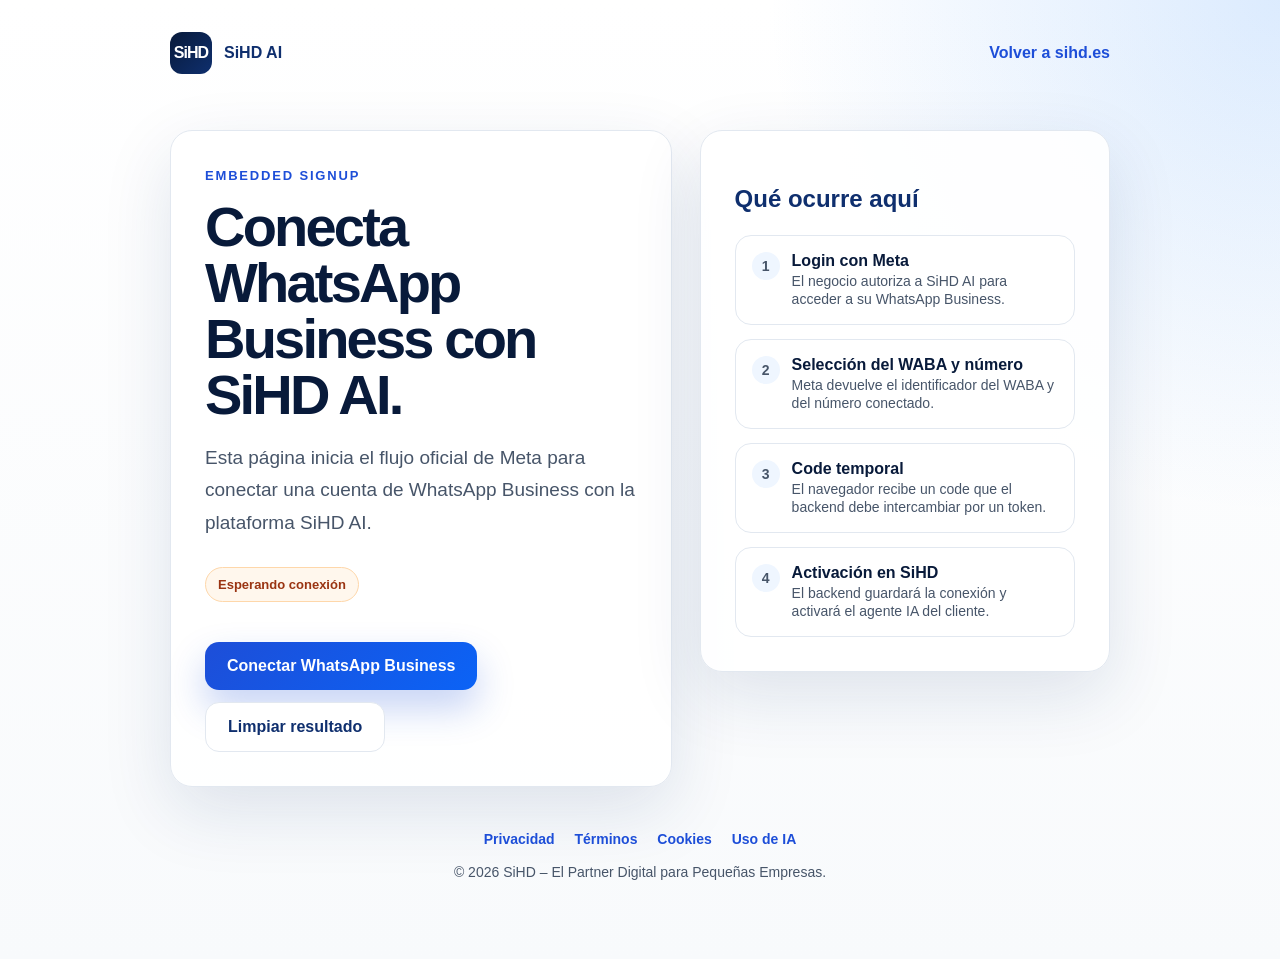
==== commit 43fcf051: "Remove warning and result sections from connect-whatsapp.html Removed warning and result display sec" ====
--- a/connect-whatsapp.html
+++ b/connect-whatsapp.html
@@ -25,12 +25,6 @@
         <div class="actions">
           <button class="btn" onclick="launchWhatsAppSignup()">Conectar WhatsApp Business</button>
           <button class="btn secondary" onclick="clearResult()">Limpiar resultado</button>
-        </div>
-        <div class="warning">Esta versión es para pruebas. El <strong>code</strong> devuelto por Meta debe enviarse al backend de SiHD para intercambiarlo por un access token. No guardes tokens en HTML ni en GitHub Pages.</div>
-        <div id="result" class="result">
-          <h2>Resultado del flujo</h2>
-          <p class="small">Datos recibidos desde Meta. Cuando el backend esté listo, estos datos se enviarán por API.</p>
-          <pre id="resultJson">{}</pre>
         </div>
       </section>
       <aside class="card">
